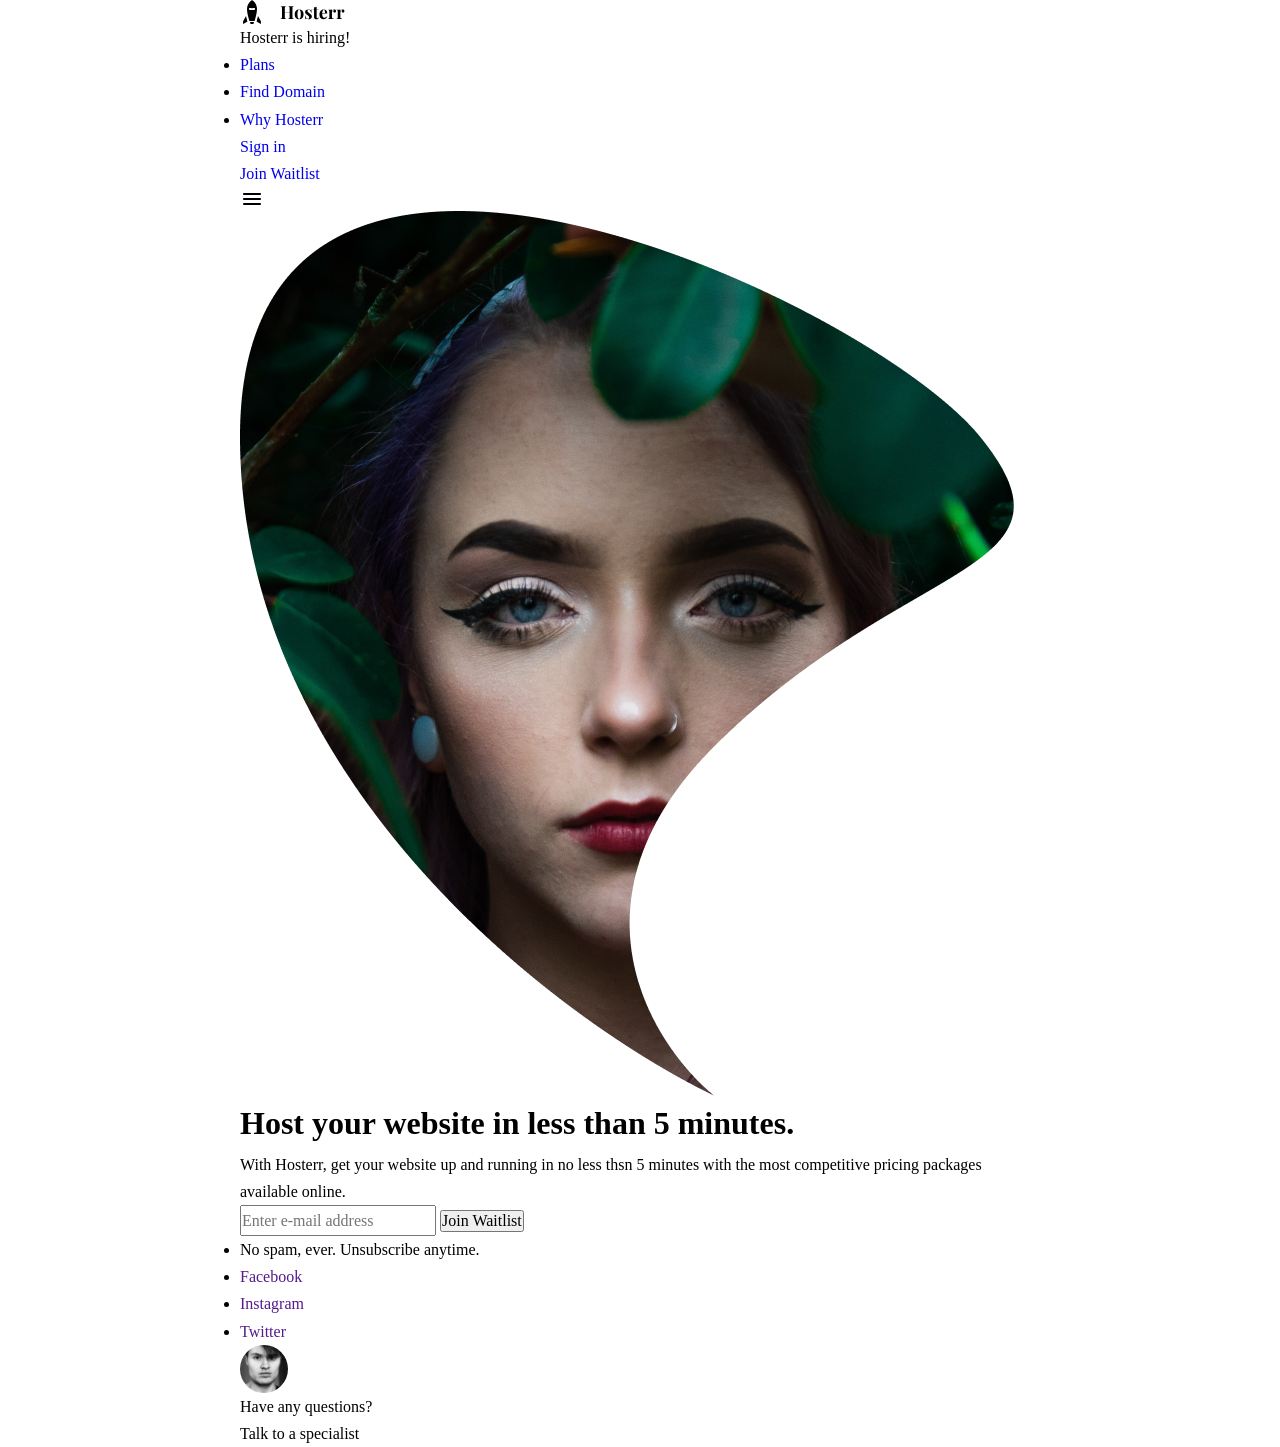
==== index.html @ 38239d5d "initial commit" ====
<!doctype html>
<html lang="en">
	<head>
		<meta charset="UTF-8" />
		<meta name="viewport" content="width=device-width, initial-scale=1.0" />
		<title>Hosterr | Landing Page</title>
        <link rel="stylesheet" href="style.css">
	</head>
	<body>
		<header class="header container">
			<div class="header__logo">
				<img src="./Assets/Logo.svg" alt="Hosterr logo" />
				<p class="header__news">Hosterr is hiring!</p>
			</div>

			<nav class="header__nav">
				<ul class="header__nav__list">
					<li class="header__nav__list__item">
						<a class="header__nav__list__item__link" href="#">Plans</a>
					</li>
					<li class="header__nav__list__item">
						<a class="header__nav__list__item__link" href="#">Find Domain</a>
					</li>
					<li class="header__nav__list__item">
						<a class="header__nav__list__item__link" href="#">Why Hosterr</a>
					</li>
				</ul>
			</nav>

			<div class="header__join">
				<p><a class="header__join__login" href="#">Sign in</a></p>
				<a class="header__join__waitlist btn" href="#">Join Waitlist</a>
			</div>

			<div class="header__hamburger">
				<img src="./Assets/Hamburger Menu.svg" alt="hamburger menu" />
			</div>
		</header>

		<main class="main container">
            <div class="main__hero">
                <img src="./Assets/Hero Image (Model).png" alt="hero image">
            </div>

            <div class="main__content">
                <h1 class="main__content__title">Host your website in less than 5 minutes.</h1>
                <p class="main__content__copy">With Hosterr, get your website up and running in no less thsn 5 minutes with the most competitive pricing packages available online.</p>
                <form action="" class="main__content__form">
                    <input type="email" name="email" id="email" class="main__content__form__input" placeholder="Enter e-mail address">
                    <input type="submit" value="Join Waitlist" class="main__content__form__btn btn">
                </form>
                <ul class="main__content__guarantee">
                    <li class="main__content__guarantee__text">No spam, ever. Unsubscribe anytime.</li>
                </ul>
            </div>
        </main>
		<footer class="footer footer--flex flex container">
            <ul class="footer__socials">
                <li class="footer__socials__list"><a href="" class="footer__socials__list__link">Facebook</a></li>
                <li class="footer__socials__list"><a href="" class="footer__socials__list__link">Instagram</a></li>
                <li class="footer__socials__list"><a href="" class="footer__socials__list__link">Twitter</a></li>
            </ul>

            <div class="footer__helper">
                <img src="./Assets/Help Avatar.svg" alt="" class="footer__helper__avatar">
                <div class="footer__helper__text">
                    <p class="footer__helper__text__top">Have any questions?</p>
                    <p class="footer__helper__text__bottom">Talk to a specialist</p>
                </div>
            </div>
        </footer>
	</body>
</html>
---- style.css ----
/* 
CSS RESET
 */

/*
  1. Use a more-intuitive box-sizing model.
  2. Remove default margin
*/

*,
*::before,
*::after {
	box-sizing: border-box;
	margin: 0;
	padding: 0;
}

/*
  Typographic tweaks!
  3. Add accessible line-height
  4. Improve text rendering
*/
body {
	line-height: 1.7;
	-webkit-font-smoothing: antialiased;
}

/*
  5. Improve media defaults
*/
img,
picture,
video,
canvas,
svg {
	display: block;
	max-width: 100%;
}

/*
  6. Remove built-in form typography styles
*/
input,
button,
textarea,
select {
	font: inherit;
}

/*
  7. Avoid text overflows
*/
p,
h1,
h2,
h3,
h4,
h5,
h6 {
	overflow-wrap: break-word;
}

/*
  8. Remove underline from anchor links
*/

a,
a:visited,
a:active {
	text-decoration: none;
}

/* 
GLOBAL
*/

body {
  
}

/* 
MOBILE VIEW
*/

/* ---- Layout ---- */

.header,
.main,
.footer {
	max-width: 800px;
	width: 95%;
	margin: 0 auto;
}
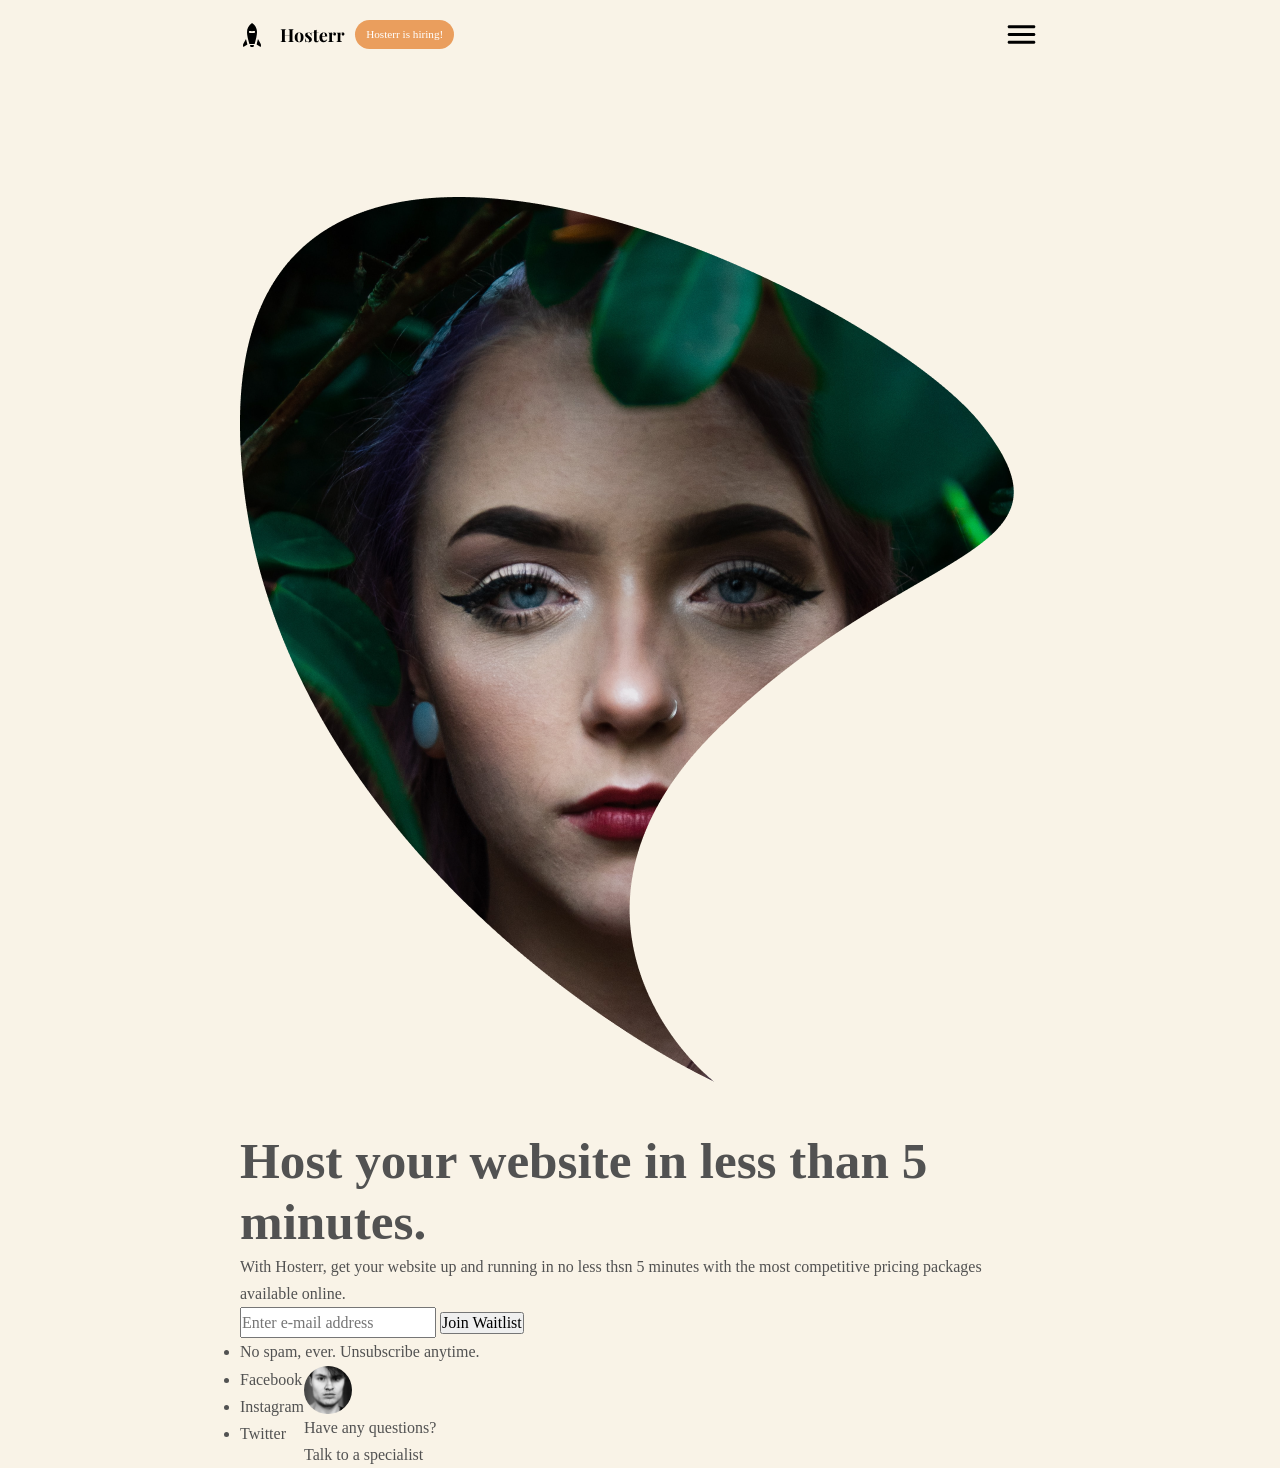
==== commit be14d138: "Working on text styling" ====
--- a/index.html
+++ b/index.html
@@ -7,10 +7,10 @@
         <link rel="stylesheet" href="style.css">
 	</head>
 	<body>
-		<header class="header container">
-			<div class="header__logo">
-				<img src="./Assets/Logo.svg" alt="Hosterr logo" />
-				<p class="header__news">Hosterr is hiring!</p>
+		<header class="header header--flex flex">
+			<div class="header__logo header__logo--flex flex">
+				<img class="header__logo__img" src="./Assets/Logo.svg" alt="Hosterr logo" />
+				<p class="header__logo__news">Hosterr is hiring!</p>
 			</div>
 
 			<nav class="header__nav">
@@ -33,7 +33,7 @@
 			</div>
 
 			<div class="header__hamburger">
-				<img src="./Assets/Hamburger Menu.svg" alt="hamburger menu" />
+				<img class="header__hamburger__img" src="./Assets/Hamburger Menu.svg" alt="hamburger menu" />
 			</div>
 		</header>
 
--- a/style.css
+++ b/style.css
@@ -1,3 +1,17 @@
+/* 
+VARIABLE KEYS
+*/
+
+:root {
+	--clr-background: hsl(42, 59%, 94%);
+	--clr-btn: hsl(223, 79%, 60%);
+	--clr-gradient-red: hsl(359, 75%, 66%);
+	--clr-gradient-yellow: hsl(28, 77%, 64%);
+	--clr-text-body: hsl(0, 0%, 32%);
+	--clr-text-bold: hsl(15, 16%, 10%);
+  --clr-text-white: hsl(100, 100%, 100%);
+}
+
 /* 
 CSS RESET
  */
@@ -75,7 +89,16 @@
 */
 
 body {
-  
+	background-color: var(--clr-background);
+	color: var(--clr-text-body);
+}
+
+a {
+	color: var(--clr-text-body);
+}
+
+.flex {
+	display: flex;
 }
 
 /* 
@@ -88,6 +111,55 @@
 .main,
 .footer {
 	max-width: 800px;
-	width: 95%;
+	width: 92%;
 	margin: 0 auto;
 }
+
+.header {
+	margin-top: 1em;
+	margin-bottom: 9em;
+}
+
+.header__nav,
+.header__join {
+	display: none;
+}
+
+.header--flex,
+.header__logo--flex {
+	align-items: center;
+}
+
+.header--flex {
+  justify-content: space-between;
+}
+
+.main__hero {
+  margin-bottom: 3em;
+}
+
+/* ---- Typography ---- */
+
+.header__logo__news {
+	font-size: .7rem;
+  color: var(--clr-text-white);
+  background-color: var(--clr-gradient-yellow);
+  padding: .45em 1em;
+  border-radius: 15px;
+}
+
+.main__content__title {
+  line-height: 1.2;
+  font-size: 3.2rem;
+  
+}
+
+/* ---- Assets ---- */
+
+.header__logo__img {
+	margin-right: 10px;
+}
+
+.header__hamburger__img {
+  width: 37px;
+}
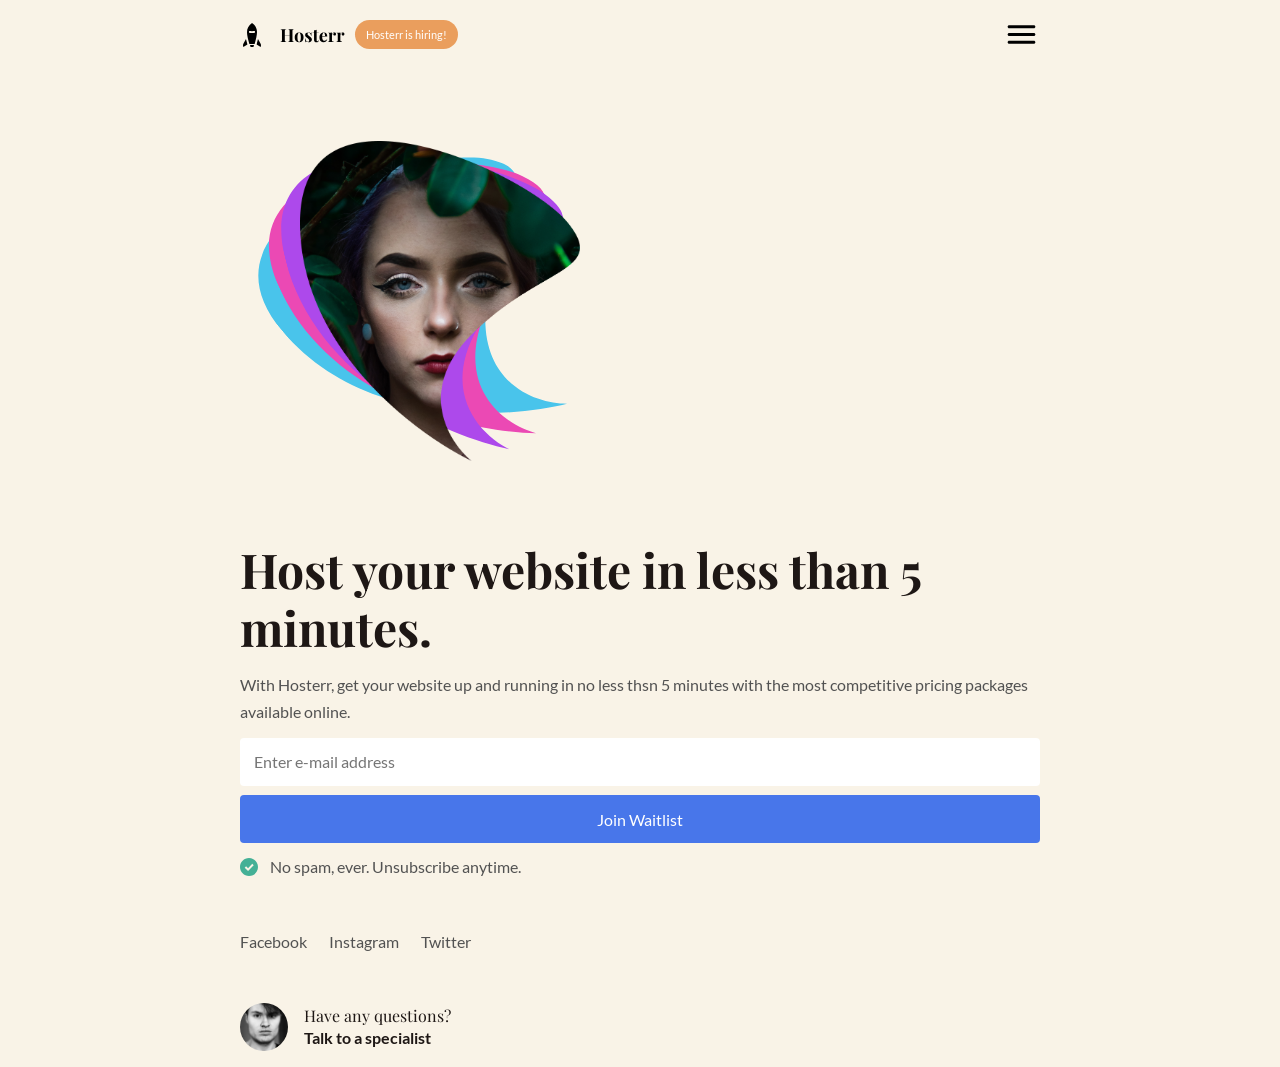
==== commit 2e2592c5: "Completed design of the hero image design" ====
--- a/index.html
+++ b/index.html
@@ -38,8 +38,11 @@
 		</header>
 
 		<main class="main container">
-            <div class="main__hero">
-                <img src="./Assets/Hero Image (Model).png" alt="hero image">
+            <div class="main__hero main__hero--flex flex">
+                <img class="main__hero__img" src="./Assets/Hero Image (Model).png" alt="hero image">
+				<img class="main__hero__blue" src="./Assets/Blue Shape.svg" alt="blue">
+				<img class="main__hero__pink" src="./Assets/Pink Shape.svg" alt="pink">
+				<img class="main__hero__purple" src="./Assets/Purple Shape.svg" alt="purple">
             </div>
 
             <div class="main__content">
@@ -61,7 +64,7 @@
                 <li class="footer__socials__list"><a href="" class="footer__socials__list__link">Twitter</a></li>
             </ul>
 
-            <div class="footer__helper">
+            <div class="footer__helper footer__helper--flex flex">
                 <img src="./Assets/Help Avatar.svg" alt="" class="footer__helper__avatar">
                 <div class="footer__helper__text">
                     <p class="footer__helper__text__top">Have any questions?</p>
--- a/style.css
+++ b/style.css
@@ -9,7 +9,45 @@
 	--clr-gradient-yellow: hsl(28, 77%, 64%);
 	--clr-text-body: hsl(0, 0%, 32%);
 	--clr-text-bold: hsl(15, 16%, 10%);
-  --clr-text-white: hsl(100, 100%, 100%);
+	--clr-text-white: hsl(100, 100%, 100%);
+
+	--fnt-fam-1: "Lato";
+	--fnt-fam-2: "Playfair-Display";
+	--fnt-wght-normal: 400;
+	--fnt-wght-bold: 700;
+}
+
+/* 
+FONT IMPORT
+*/
+
+/* ---- Lato - Bold ---- */
+@font-face {
+	font-family: "Lato";
+	src: url(./Assets/Lato-Bold.ttf) format("truetype");
+	font-display: swap;
+	font-weight: 700;
+	font-style: normal;
+}
+
+/* ---- Lato - Normal ---- */
+@font-face {
+	font-family: "Lato";
+	src: url(./Assets/Lato-Regular.ttf) format("truetype");
+	font-display: swap;
+	font-weight: 400;
+	font-style: normal;
+}
+
+/* ---- Playfair Display ---- */
+
+@font-face {
+	font-family: "Playfair-Display";
+	src: url(./Assets/PlayfairDisplay-VariableFont_wght.ttf)
+		format("truetype-variations");
+	font-display: swap;
+	font-weight: 1 999;
+	font-style: normal;
 }
 
 /* 
@@ -91,6 +129,7 @@
 body {
 	background-color: var(--clr-background);
 	color: var(--clr-text-body);
+	font-family: var(--fnt-fam-1);
 }
 
 a {
@@ -99,6 +138,7 @@
 
 .flex {
 	display: flex;
+	flex-direction: column;
 }
 
 /* 
@@ -117,7 +157,7 @@
 
 .header {
 	margin-top: 1em;
-	margin-bottom: 9em;
+	margin-bottom: 5.5em;
 }
 
 .header__nav,
@@ -127,31 +167,89 @@
 
 .header--flex,
 .header__logo--flex {
+	flex-direction: row;
 	align-items: center;
 }
 
 .header--flex {
-  justify-content: space-between;
+	justify-content: space-between;
 }
 
 .main__hero {
-  margin-bottom: 3em;
-}
-
+	width: 400px;
+	height: 400px;
+	position: relative;
+}
+
+.main__hero--flex {
+	align-items: center;
+}
+
+.main__content {
+	margin-bottom: 3em;
+}
+
+.main__content__form {
+	margin-bottom: 0.58em;
+}
+
+.footer {
+	margin-bottom: 1em;
+}
+
+.footer__socials {
+	margin-bottom: 3em;
+}
+
+.footer__helper--flex {
+	flex-direction: row;
+	align-items: center;
+}
 /* ---- Typography ---- */
 
 .header__logo__news {
-	font-size: .7rem;
-  color: var(--clr-text-white);
-  background-color: var(--clr-gradient-yellow);
-  padding: .45em 1em;
-  border-radius: 15px;
+	font-size: 0.7rem;
+	color: var(--clr-text-white);
+	background-color: var(--clr-gradient-yellow);
+	padding: 0.45em 1em;
+	border-radius: 15px;
 }
 
 .main__content__title {
-  line-height: 1.2;
-  font-size: 3.2rem;
-  
+	line-height: 1.2;
+	margin-bottom: 0.3em;
+	font-size: 3rem;
+	font-weight: var(--fnt-wght-bold);
+	color: var(--clr-text-bold);
+	font-family: var(--fnt-fam-2);
+}
+
+.main__content__copy {
+	margin-bottom: 0.8em;
+}
+
+.main__content__guarantee__text {
+	list-style: none;
+	position: relative;
+}
+
+.footer__socials__list {
+	display: inline-block;
+	margin-right: 1.2em;
+}
+
+.footer__helper__text__top,
+.footer__helper__text__bottom {
+	line-height: 1.4;
+	color: var(--clr-text-bold);
+}
+
+.footer__helper__text__top {
+	font-family: var(--fnt-fam-2);
+}
+
+.footer__helper__text__bottom {
+	font-weight: var(--fnt-wght-bold);
 }
 
 /* ---- Assets ---- */
@@ -161,5 +259,67 @@
 }
 
 .header__hamburger__img {
-  width: 37px;
-}
+	width: 37px;
+}
+
+.btn {
+	color: var(--clr-text-white);
+	background-color: var(--clr-btn);
+}
+
+.main__hero__img,
+.main__hero__blue,
+.main__hero__pink,
+.main__hero__purple {
+	position: absolute;
+	width: 280px;
+}
+
+.main__hero__blue {
+	z-index: 1;
+	transform: rotate(-40deg);
+}
+
+.main__hero__pink {
+	z-index: 2;
+	transform: rotate(-25deg);
+}
+
+.main__hero__purple {
+	z-index: 3;
+	transform: rotate(-14deg);
+}
+
+.main__hero__img {
+	z-index: 4;
+}
+
+input {
+	display: block;
+	width: 100%;
+	padding: 0.65em 0.9em;
+	outline: none;
+	border: none;
+	border-radius: 4px;
+}
+
+.main__content__form__input {
+	margin-bottom: 0.6em;
+}
+
+.main__content__guarantee__text::before {
+	content: "";
+	background-image: url(./Assets/Checkmark.svg);
+	background-size: contain;
+	width: 18px;
+	height: 18px;
+	display: inline-block;
+	position: relative;
+	top: 0.2em;
+	margin-right: 12px;
+}
+
+.footer__helper__avatar {
+	width: 48px;
+	margin-right: 1em;
+}
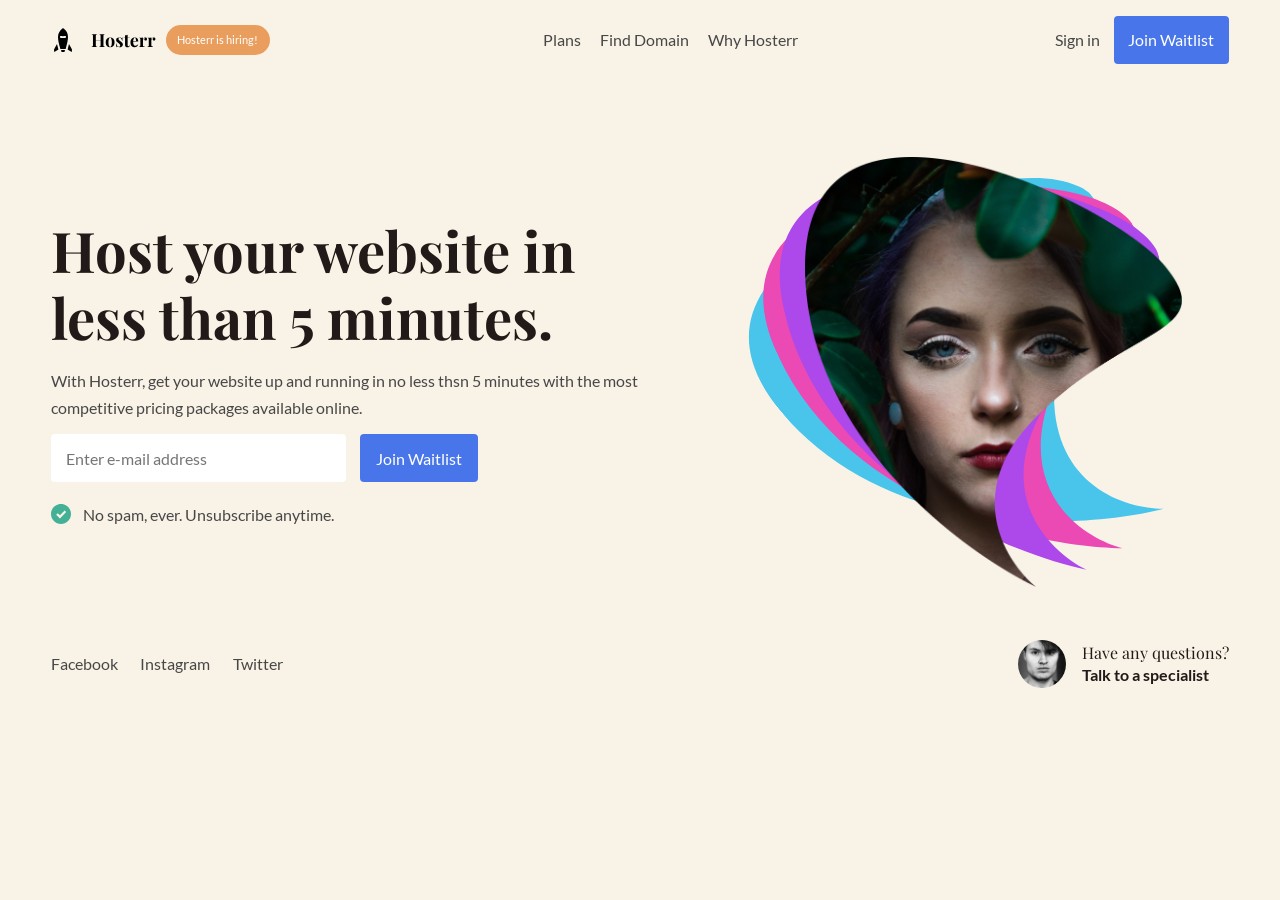
==== commit 071d6e3a: "Completed Desktop view" ====
--- a/index.html
+++ b/index.html
@@ -28,7 +28,7 @@
 			</nav>
 
 			<div class="header__join">
-				<p><a class="header__join__login" href="#">Sign in</a></p>
+				<p class="header__join__login"><a class="header__join__login" href="#">Sign in</a></p>
 				<a class="header__join__waitlist btn" href="#">Join Waitlist</a>
 			</div>
 
@@ -37,7 +37,7 @@
 			</div>
 		</header>
 
-		<main class="main container">
+		<main class="main main--flex flex">
             <div class="main__hero main__hero--flex flex">
                 <img class="main__hero__img" src="./Assets/Hero Image (Model).png" alt="hero image">
 				<img class="main__hero__blue" src="./Assets/Blue Shape.svg" alt="blue">
--- a/style.css
+++ b/style.css
@@ -7,8 +7,8 @@
 	--clr-btn: hsl(223, 79%, 60%);
 	--clr-gradient-red: hsl(359, 75%, 66%);
 	--clr-gradient-yellow: hsl(28, 77%, 64%);
-	--clr-text-body: hsl(0, 0%, 32%);
-	--clr-text-bold: hsl(15, 16%, 10%);
+	--clr-text-body: hsl(0, 1%, 28%);
+	--clr-text-bold: hsl(13, 16%, 11%);
 	--clr-text-white: hsl(100, 100%, 100%);
 
 	--fnt-fam-1: "Lato";
@@ -150,7 +150,7 @@
 .header,
 .main,
 .footer {
-	max-width: 800px;
+	max-width: 1200px;
 	width: 92%;
 	margin: 0 auto;
 }
@@ -176,13 +176,14 @@
 }
 
 .main__hero {
-	width: 400px;
-	height: 400px;
+	height: 440px;
+	margin-bottom: 3em;
 	position: relative;
 }
 
 .main__hero--flex {
 	align-items: center;
+	justify-content: center;
 }
 
 .main__content {
@@ -194,7 +195,7 @@
 }
 
 .footer {
-	margin-bottom: 1em;
+	margin-bottom: 3em;
 }
 
 .footer__socials {
@@ -219,6 +220,7 @@
 	line-height: 1.2;
 	margin-bottom: 0.3em;
 	font-size: 3rem;
+	font-size: 3.5rem;
 	font-weight: var(--fnt-wght-bold);
 	color: var(--clr-text-bold);
 	font-family: var(--fnt-fam-2);
@@ -265,6 +267,8 @@
 .btn {
 	color: var(--clr-text-white);
 	background-color: var(--clr-btn);
+	padding: 0.65em 0.9em;
+	border-radius: 4px;
 }
 
 .main__hero__img,
@@ -272,7 +276,7 @@
 .main__hero__pink,
 .main__hero__purple {
 	position: absolute;
-	width: 280px;
+	width: clamp(260px, 80%, 450px);
 }
 
 .main__hero__blue {
@@ -311,8 +315,8 @@
 	content: "";
 	background-image: url(./Assets/Checkmark.svg);
 	background-size: contain;
-	width: 18px;
-	height: 18px;
+	width: 20px;
+	height: 20px;
 	display: inline-block;
 	position: relative;
 	top: 0.2em;
@@ -323,3 +327,80 @@
 	width: 48px;
 	margin-right: 1em;
 }
+
+/* 
+TABLET VIEW - 700px
+*/
+
+@media (min-width: 700px) {
+	input {
+		display: inline-block;
+	}
+
+	.main__content__form__input {
+		width: 50%;
+		margin-right: 0.7em;
+	}
+
+	.main__content__form__btn {
+		width: 20%;
+	}
+
+	.footer--flex {
+		flex-direction: row;
+		justify-content: space-between;
+		align-items: center;
+	}
+
+	.footer__socials {
+		margin-bottom: 0;
+	}
+}
+
+/* 
+DESKTOP VIEW - 1200px
+*/
+
+@media (min-width: 1200px) {
+	/* ---- Layout ---- */
+
+	.header__hamburger {
+		display: none;
+	}
+
+	.header__join,
+	.header__nav {
+		display: block;
+	}
+
+	.main--flex  {
+		flex-direction: row-reverse;
+		justify-content: space-between;
+		align-items: center;
+	}
+
+	.main__hero {
+		width: 40%;
+	}
+
+	.main__content {
+		width: 50%;
+	}
+
+	/* ---- Typography ---- */
+
+	.header__nav__list__item {
+		list-style: none;
+		display: inline-block;
+		margin-left: 1em;
+	}
+
+	.header__join__waitlist,
+	.header__join__login {
+		display: inline-block;
+	}
+
+	.header__join__waitlist {
+		margin-left: .7em;
+	}
+}
